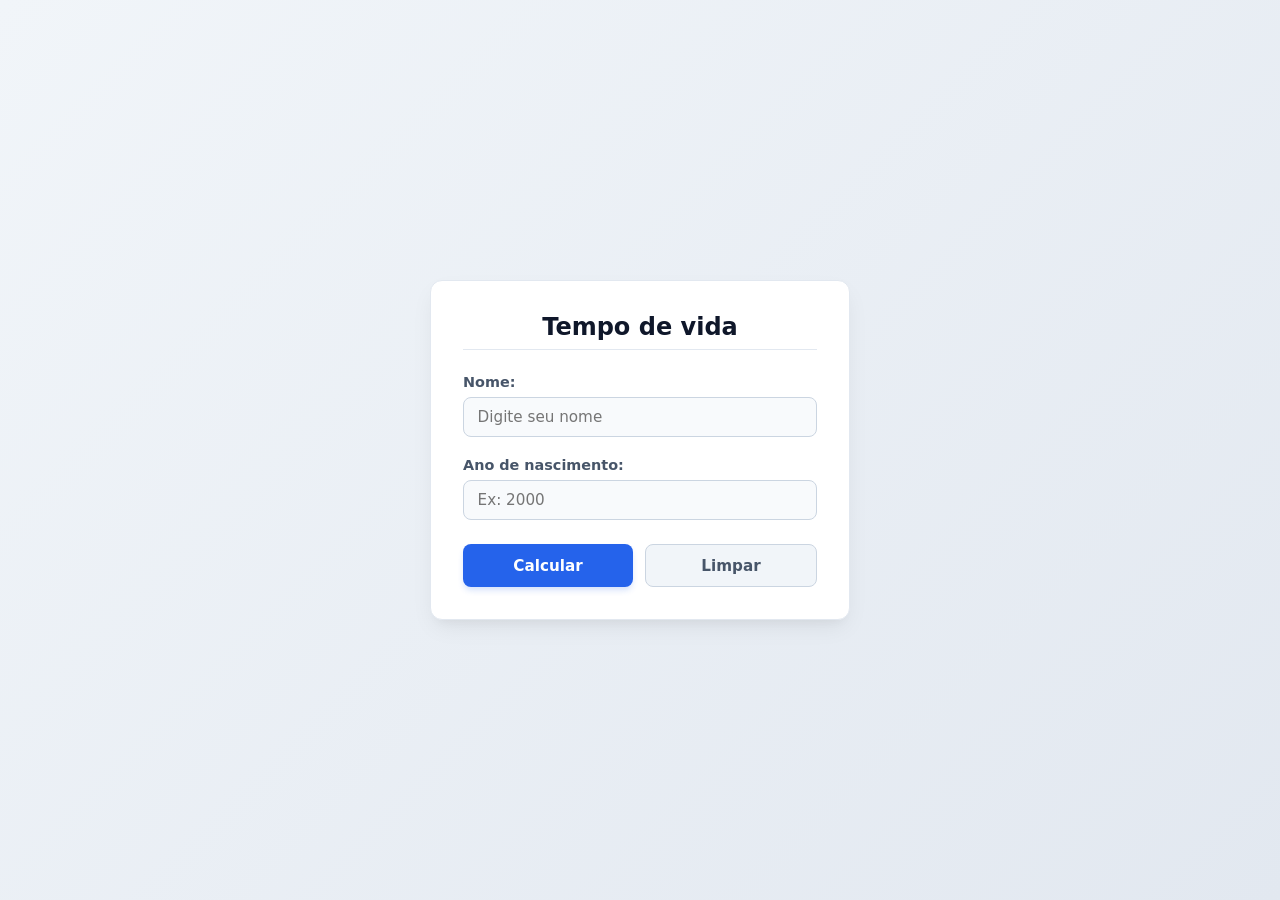
==== index.html @ 7b91db99 "Add files via upload" ====
<!DOCTYPE html>
<html lang="pt-br">
    <head>
        <meta charset="UTF-8">
        <meta name="viewport" content="width=device-width, initial-scale=1.0">
        <title>Tempo de Vida</title>
        <style>
            * {
                box-sizing: border-box;
                margin: 0;
                padding: 0;
                font-family: 'Segoe UI', system-ui, -apple-system, sans-serif;
            }

            body {
                background: linear-gradient(135deg, #f1f5f9 0%, #e2e8f0 100%);
                min-height: 100vh;
                display: flex;
                align-items: center;
                justify-content: center;
                padding: 1.5rem;
                color: #1e293b;
            }

            .card {
                background: #ffffff;
                width: 100%;
                max-width: 420px;
                padding: 2rem;
                border-radius: 12px;
                box-shadow: 0 10px 25px -5px rgba(0, 0, 0, 0.08), 0 8px 10px -6px rgba(0, 0, 0, 0.04);
                border: 1px solid #e2e8f0;
            }

            .card h1 {
                font-size: 1.5rem;
                font-weight: 700;
                color: #0f172a;
                margin-bottom: 0.5rem;
                text-align: center;
            }

            .card hr {
                border: 0;
                height: 1px;
                background-color: #e2e8f0;
                margin-bottom: 1.5rem;
            }

            .form-group {
                margin-bottom: 1.25rem;
            }

            label {
                display: block;
                font-size: 0.9rem;
                font-weight: 600;
                color: #475569;
                margin-bottom: 0.4rem;
            }

            input[type="text"],
            input[type="number"] {
                width: 100%;
                padding: 0.65rem 0.85rem;
                font-size: 0.95rem;
                border: 1px solid #cbd5e1;
                border-radius: 8px;
                background-color: #f8fafc;
                color: #0f172a;
                outline: none;
                transition: border-color 0.2s, box-shadow 0.2s, background-color 0.2s;
            }

            input[type="text"]:focus,
            input[type="number"]:focus {
                border-color: #3b82f6;
                background-color: #ffffff;
                box-shadow: 0 0 0 3px rgba(59, 130, 246, 0.15);
            }

            .actions {
                display: flex;
                gap: 0.75rem;
                margin-top: 1.5rem;
            }

            input[type="submit"],
            input[type="reset"] {
                flex: 1;
                padding: 0.7rem 1rem;
                font-size: 0.95rem;
                font-weight: 600;
                border: none;
                border-radius: 8px;
                cursor: pointer;
                transition: transform 0.1s, background-color 0.2s, box-shadow 0.2s;
            }

            input[type="submit"] {
                background-color: #2563eb;
                color: #ffffff;
                box-shadow: 0 4px 6px -1px rgba(37, 99, 235, 0.2);
            }

            input[type="submit"]:hover {
                background-color: #1d4ed8;
            }

            input[type="reset"] {
                background-color: #f1f5f9;
                color: #475569;
                border: 1px solid #cbd5e1;
            }

            input[type="reset"]:hover {
                background-color: #e2e8f0;
                color: #1e293b;
            }

            input[type="submit"]:active,
            input[type="reset"]:active {
                transform: scale(0.98);
            }
        </style>
    </head>
    <body>
        <main class="card">
            <h1>Tempo de vida</h1>  
            <hr>
            <!--
                 Crie uma aplicação em PHP que receba, por meio de um formulário,
                 o nome e o ano de nascimento de uma pessoa.
                 Com esses dados deverá calcular e exibir:
                 -A idade atual da pessoa;
                 -A quantidade aproximada de dias, horas e minutos que ela já viveu;
                 -A quantidade aproximada de batimentos cardíacos que seu coração já deu,
                 considerando uma média de 75 batimentos por minuto;
                 -Quantos anos de vida restam, considerando uma expectativa de vida média de 90 anos;
                 -A quantidade de respirações que ela já deu, e quantas restam,
                 considerando uma média de 20 respirações por minuto e considerando a expectativa de vida de 90 anos;
                 -Quantos batimentos cardíacos ainda restam,
                 considerando uma expectativa de vida média de 90 anos.

                 ATENÇÃO:
                 Se a pessoa já tiver ultrapassado essa expectativa,
                 o sistema deve exibir uma mensagem informando isso, em vez de um valor negativo
             -->
            <form action="calcular.php" method="post">
                <div class="form-group">
                    <label for="nome">Nome:</label>
                    <input type="text" id="nome" name="nome" placeholder="Digite seu nome" required>
                </div>
                
                <div class="form-group">
                    <label for="ano">Ano de nascimento:</label>
                    <input type="number" id="ano" name="ano" placeholder="Ex: 2000" required min="1900" max="2026">
                </div>

                <div class="actions">
                    <input type="submit" value="Calcular">
                    <input type="reset" value="Limpar">
                </div>
            </form>
        </main>
    </body>
</html>
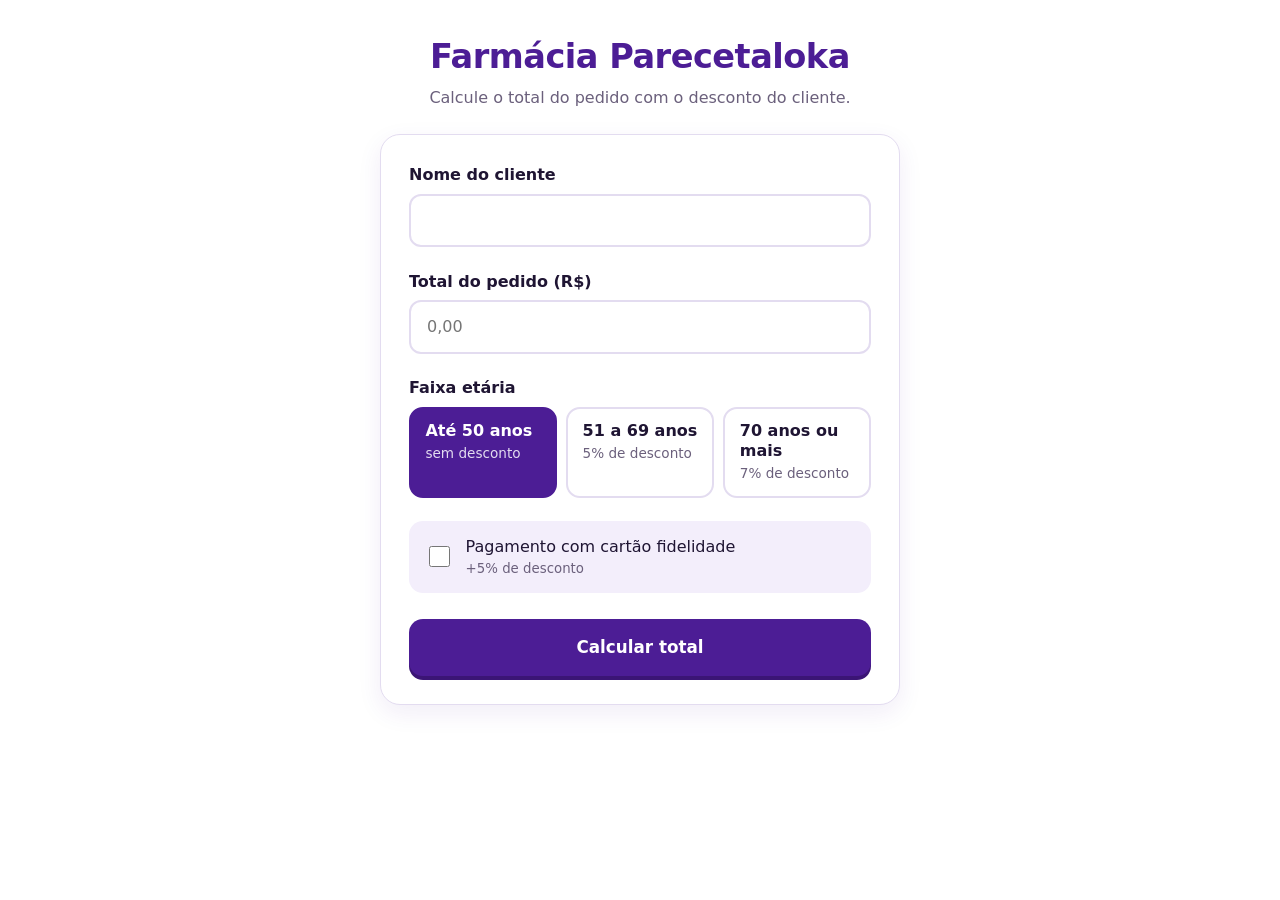
==== commit af099be7: "Primeira versão do sistema da farmácia Parecetaloka" ====
--- a/index.html
+++ b/index.html
@@ -1,167 +1,57 @@
 <!DOCTYPE html>
-<html lang="pt-br">
-    <head>
-        <meta charset="UTF-8">
-        <meta name="viewport" content="width=device-width, initial-scale=1.0">
-        <title>Tempo de Vida</title>
-        <style>
-            * {
-                box-sizing: border-box;
-                margin: 0;
-                padding: 0;
-                font-family: 'Segoe UI', system-ui, -apple-system, sans-serif;
-            }
+<html lang="pt-BR">
+<head>
+    <meta charset="UTF-8">
+    <meta name="viewport" content="width=device-width, initial-scale=1">
+    <title>Farmácia Parecetaloka - Total do pedido</title>
+    <link rel="stylesheet" href="style.css">
+</head>
+<body>
+<main class="pagina estreita">
+    <header class="topo">
+        <h1>Farmácia Parecetaloka</h1>
+        <p>Calcule o total do pedido com o desconto do cliente.</p>
+    </header>
 
-            body {
-                background: linear-gradient(135deg, #f1f5f9 0%, #e2e8f0 100%);
-                min-height: 100vh;
-                display: flex;
-                align-items: center;
-                justify-content: center;
-                padding: 1.5rem;
-                color: #1e293b;
-            }
+    <form class="formulario" method="post" action="calcular.php">
+        <label class="campo">
+            <span>Nome do cliente</span>
+            <input type="text" name="nome" autocomplete="off" required>
+        </label>
 
-            .card {
-                background: #ffffff;
-                width: 100%;
-                max-width: 420px;
-                padding: 2rem;
-                border-radius: 12px;
-                box-shadow: 0 10px 25px -5px rgba(0, 0, 0, 0.08), 0 8px 10px -6px rgba(0, 0, 0, 0.04);
-                border: 1px solid #e2e8f0;
-            }
+        <label class="campo">
+            <span>Total do pedido (R$)</span>
+            <input type="text" name="total" inputmode="decimal" placeholder="0,00" required>
+        </label>
 
-            .card h1 {
-                font-size: 1.5rem;
-                font-weight: 700;
-                color: #0f172a;
-                margin-bottom: 0.5rem;
-                text-align: center;
-            }
+        <fieldset class="campo">
+            <legend>Faixa etária</legend>
+            <div class="opcoes">
+                <label class="opcao">
+                    <input type="radio" name="faixa" value="1" checked>
+                    <span class="opcao-rotulo">Até 50 anos</span>
+                    <span class="opcao-desc">sem desconto</span>
+                </label>
+                <label class="opcao">
+                    <input type="radio" name="faixa" value="2">
+                    <span class="opcao-rotulo">51 a 69 anos</span>
+                    <span class="opcao-desc">5% de desconto</span>
+                </label>
+                <label class="opcao">
+                    <input type="radio" name="faixa" value="3">
+                    <span class="opcao-rotulo">70 anos ou mais</span>
+                    <span class="opcao-desc">7% de desconto</span>
+                </label>
+            </div>
+        </fieldset>
 
-            .card hr {
-                border: 0;
-                height: 1px;
-                background-color: #e2e8f0;
-                margin-bottom: 1.5rem;
-            }
+        <label class="fidelidade">
+            <input type="checkbox" name="fidelidade" value="1">
+            <span>Pagamento com cartão fidelidade <small>+5% de desconto</small></span>
+        </label>
 
-            .form-group {
-                margin-bottom: 1.25rem;
-            }
-
-            label {
-                display: block;
-                font-size: 0.9rem;
-                font-weight: 600;
-                color: #475569;
-                margin-bottom: 0.4rem;
-            }
-
-            input[type="text"],
-            input[type="number"] {
-                width: 100%;
-                padding: 0.65rem 0.85rem;
-                font-size: 0.95rem;
-                border: 1px solid #cbd5e1;
-                border-radius: 8px;
-                background-color: #f8fafc;
-                color: #0f172a;
-                outline: none;
-                transition: border-color 0.2s, box-shadow 0.2s, background-color 0.2s;
-            }
-
-            input[type="text"]:focus,
-            input[type="number"]:focus {
-                border-color: #3b82f6;
-                background-color: #ffffff;
-                box-shadow: 0 0 0 3px rgba(59, 130, 246, 0.15);
-            }
-
-            .actions {
-                display: flex;
-                gap: 0.75rem;
-                margin-top: 1.5rem;
-            }
-
-            input[type="submit"],
-            input[type="reset"] {
-                flex: 1;
-                padding: 0.7rem 1rem;
-                font-size: 0.95rem;
-                font-weight: 600;
-                border: none;
-                border-radius: 8px;
-                cursor: pointer;
-                transition: transform 0.1s, background-color 0.2s, box-shadow 0.2s;
-            }
-
-            input[type="submit"] {
-                background-color: #2563eb;
-                color: #ffffff;
-                box-shadow: 0 4px 6px -1px rgba(37, 99, 235, 0.2);
-            }
-
-            input[type="submit"]:hover {
-                background-color: #1d4ed8;
-            }
-
-            input[type="reset"] {
-                background-color: #f1f5f9;
-                color: #475569;
-                border: 1px solid #cbd5e1;
-            }
-
-            input[type="reset"]:hover {
-                background-color: #e2e8f0;
-                color: #1e293b;
-            }
-
-            input[type="submit"]:active,
-            input[type="reset"]:active {
-                transform: scale(0.98);
-            }
-        </style>
-    </head>
-    <body>
-        <main class="card">
-            <h1>Tempo de vida</h1>  
-            <hr>
-            <!--
-                 Crie uma aplicação em PHP que receba, por meio de um formulário,
-                 o nome e o ano de nascimento de uma pessoa.
-                 Com esses dados deverá calcular e exibir:
-                 -A idade atual da pessoa;
-                 -A quantidade aproximada de dias, horas e minutos que ela já viveu;
-                 -A quantidade aproximada de batimentos cardíacos que seu coração já deu,
-                 considerando uma média de 75 batimentos por minuto;
-                 -Quantos anos de vida restam, considerando uma expectativa de vida média de 90 anos;
-                 -A quantidade de respirações que ela já deu, e quantas restam,
-                 considerando uma média de 20 respirações por minuto e considerando a expectativa de vida de 90 anos;
-                 -Quantos batimentos cardíacos ainda restam,
-                 considerando uma expectativa de vida média de 90 anos.
-
-                 ATENÇÃO:
-                 Se a pessoa já tiver ultrapassado essa expectativa,
-                 o sistema deve exibir uma mensagem informando isso, em vez de um valor negativo
-             -->
-            <form action="calcular.php" method="post">
-                <div class="form-group">
-                    <label for="nome">Nome:</label>
-                    <input type="text" id="nome" name="nome" placeholder="Digite seu nome" required>
-                </div>
-                
-                <div class="form-group">
-                    <label for="ano">Ano de nascimento:</label>
-                    <input type="number" id="ano" name="ano" placeholder="Ex: 2000" required min="1900" max="2026">
-                </div>
-
-                <div class="actions">
-                    <input type="submit" value="Calcular">
-                    <input type="reset" value="Limpar">
-                </div>
-            </form>
-        </main>
-    </body>
+        <button type="submit">Calcular total</button>
+    </form>
+</main>
+</body>
 </html>
--- a/style.css
+++ b/style.css
@@ -0,0 +1,104 @@
+:root {
+    --bg: #ffffff; --card: #ffffff; --ink: #1f1533; --soft: #6b607c;
+    --cor: #4c1d95; --cor-d: #3b1575; --tom: #f3eefb; --line: #e3dcf0;
+    --err: #b42318; --err-bg: #fdecea;
+}
+@media (prefers-color-scheme: dark) {
+    :root:not([data-theme="light"]) {
+        --bg: #120b1f; --card: #1b1230; --ink: #efe9fb; --soft: #b1a5c9;
+        --cor: #8b5cf6; --cor-d: #7c3aed; --tom: #2a1c4a; --line: #3a2a5e;
+        --err: #ff8a80; --err-bg: #3a1c1a;
+    }
+}
+:root[data-theme="dark"] {
+    --bg: #120b1f; --card: #1b1230; --ink: #efe9fb; --soft: #b1a5c9;
+    --cor: #8b5cf6; --cor-d: #7c3aed; --tom: #2a1c4a; --line: #3a2a5e;
+    --err: #ff8a80; --err-bg: #3a1c1a;
+}
+
+* { box-sizing: border-box; }
+body {
+    margin: 0; background: var(--bg); color: var(--ink);
+    font-family: "Nunito", "Segoe UI", system-ui, sans-serif; line-height: 1.5;
+}
+
+.topo {
+    text-align: center; padding: calc(2rem + env(safe-area-inset-top, 0px)) 1.25rem 1.5rem;
+}
+.logo {
+    position: relative; display: block; width: 56px; height: 56px;
+    margin: 0 auto .75rem; background: var(--cor); border-radius: 16px;
+}
+.logo::before, .logo::after {
+    content: ""; position: absolute; inset: 0; margin: auto; background: #fff; border-radius: 3px;
+}
+.logo::before { width: 28px; height: 10px; }
+.logo::after  { width: 10px; height: 28px; }
+.topo h1 { margin: 0; font-size: 2.1rem; font-weight: 800; letter-spacing: -.5px; color: var(--cor); }
+.topo p { margin: .25rem 0 0; color: var(--soft); }
+
+.pagina { max-width: 560px; margin: 0 auto; padding: 0 1.25rem 3rem; }
+.formulario, .cupom, .erros {
+    background: var(--card); border: 1px solid var(--line); border-radius: 20px; padding: 1.75rem;
+    box-shadow: 0 8px 24px rgba(76, 29, 149, .08);
+}
+
+.campo { display: block; margin: 0 0 1.4rem; padding: 0; border: 0; min-width: 0; }
+.campo > span, .campo legend { display: block; margin-bottom: .4rem; font-weight: 700; padding: 0; }
+input[type="text"] {
+    width: 100%; padding: .8rem 1rem; font: inherit; color: var(--ink);
+    background: var(--card); border: 2px solid var(--line); border-radius: 12px;
+}
+input[type="text"]:focus { outline: none; border-color: var(--cor); }
+
+.opcoes { display: grid; grid-template-columns: repeat(3, 1fr); gap: .6rem; }
+.opcao {
+    position: relative; display: flex; flex-direction: column; gap: .1rem;
+    padding: .8rem .9rem; border: 2px solid var(--line); border-radius: 14px; cursor: pointer;
+}
+.opcao input { position: absolute; opacity: 0; pointer-events: none; }
+.opcao-rotulo { font-weight: 700; line-height: 1.25; }
+.opcao-desc { font-size: .85rem; color: var(--soft); }
+.opcao:has(input:checked) { background: var(--cor); border-color: var(--cor); color: #fff; }
+.opcao:has(input:checked) .opcao-desc { color: #e3dcf0; }
+.opcao:has(input:focus-visible) { outline: 3px solid var(--cor); outline-offset: 2px; }
+
+.fidelidade {
+    display: flex; align-items: center; gap: .8rem; margin-bottom: 1.6rem;
+    padding: .9rem 1rem; background: var(--tom); border-radius: 14px; cursor: pointer;
+}
+.fidelidade input { width: 1.3rem; height: 1.3rem; accent-color: var(--cor); flex: none; }
+.fidelidade small { display: block; color: var(--soft); }
+
+button {
+    width: 100%; padding: 1rem; font: inherit; font-size: 1.05rem; font-weight: 800;
+    color: #fff; background: var(--cor); border: 0; border-radius: 14px; cursor: pointer;
+    box-shadow: 0 4px 0 var(--cor-d);
+}
+button:hover { background: var(--cor-d); }
+button:active { transform: translateY(2px); box-shadow: 0 2px 0 var(--cor-d); }
+button:focus-visible, .voltar:focus-visible { outline: 3px solid var(--cor); outline-offset: 3px; }
+
+.erros { color: var(--err); background: var(--err-bg); border-left: 6px solid var(--err); font-weight: 600; }
+.erros p { margin: .2rem 0; }
+
+.cupom h2 { margin: 0 0 1rem; font-size: 1.3rem; color: var(--cor); }
+.cupom dl { margin: 0; }
+.cupom dl > div { display: flex; justify-content: space-between; gap: 1rem; padding: .35rem 0; }
+.cupom dt { color: var(--soft); }
+.cupom dd { margin: 0; font-weight: 700; text-align: right; overflow-wrap: anywhere; }
+.valores { margin-top: 1rem !important; padding-top: .8rem; border-top: 2px dashed var(--line); }
+.valores .desconto dd { padding: 0 .7rem; color: var(--cor); background: var(--tom); border-radius: 99px; }
+.valores .final {
+    margin-top: .8rem; padding: 1rem !important; align-items: center;
+    background: var(--tom); border-radius: 14px;
+}
+.valores .final dt { color: var(--ink); font-weight: 800; }
+.valores .final dd { font-size: 1.9rem; font-weight: 800; color: var(--cor); }
+
+.voltar { display: inline-block; margin-top: 1.5rem; color: var(--cor); font-weight: 800; }
+
+@media (max-width: 600px) {
+    .opcoes { grid-template-columns: 1fr; }
+    .topo h1 { font-size: 1.7rem; }
+}
